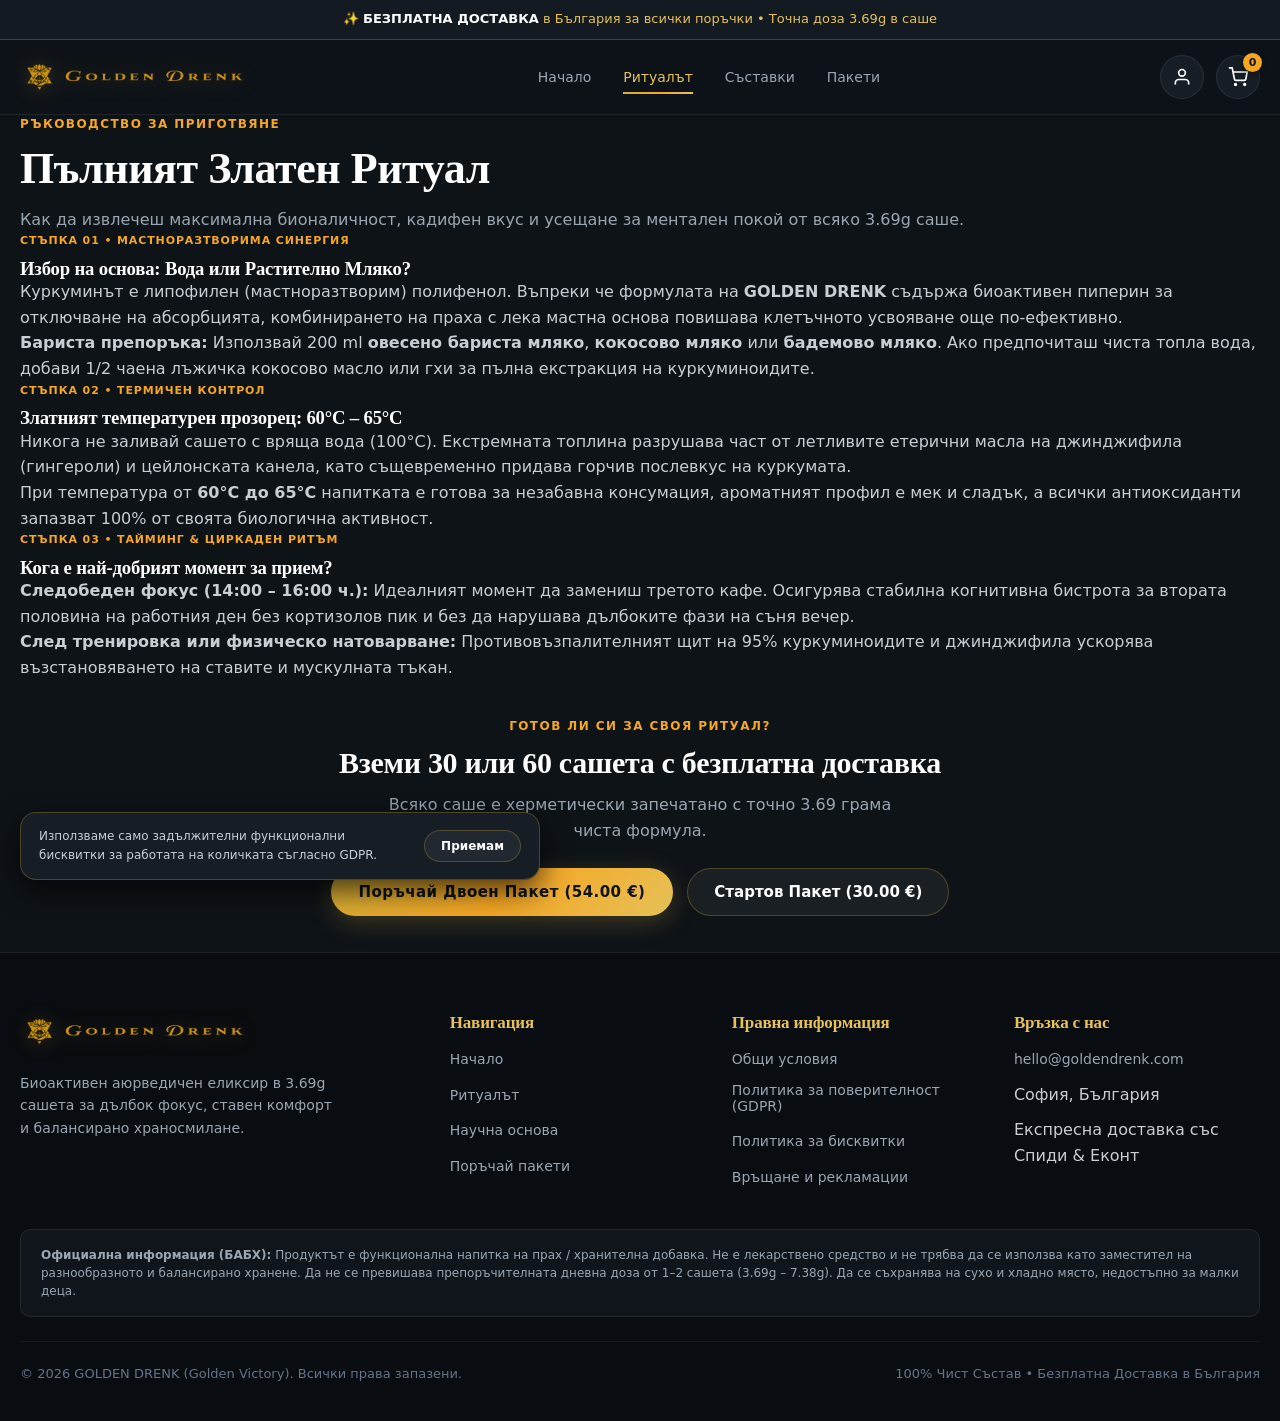
==== ritual.html @ 6ce8a104 "Sync V2.1: ritual.html" ====
<!DOCTYPE html>
<html lang="bg">
<head>
  <meta charset="UTF-8">
  <meta name="viewport" content="width=device-width, initial-scale=1.0, viewport-fit=cover">
  <meta name="theme-color" content="#0E1318">
  
  <title>Златният Ритуал | Как се приготвя GOLDEN DRENK (3.69g саше на 60–65°C)</title>
  <meta name="description" content="Пълно ръководство за приготвяне на GOLDEN DRENK. Защо температурата от 60°C–65°C и растителното мляко отключват максималната бионаличност на 3.69g сашето.">
  <meta name="robots" content="index, follow, max-image-preview:large">
  <link rel="canonical" href="https://goldendrenk.com/ritual.html">

  <meta property="og:type" content="article">
  <meta property="og:locale" content="bg_BG">
  <meta property="og:title" content="Пълният Златен Ритуал | GOLDEN DRENK (3.69g)">
  <meta property="og:description" content="Как да извлечеш максимална бионаличност, вкус и фокус от всяка чаша за под 60 секунди.">
  <meta property="og:image" content="https://goldendrenk.com/assets/images/hero-bg.webp">

  <link rel="stylesheet" href="assets/css/style.css">

  <!-- JSON-LD HowTo Schema for Google & AI Agents -->
  <script type="application/ld+json">
  {
    "@context": "https://schema.org",
    "@type": "HowTo",
    "name": "Как да приготвите аюрведичен еликсир GOLDEN DRENK за максимална бионаличност",
    "description": "Приготвяне на 1 саше GOLDEN DRENK (3.69g) за под 60 секунди с оптимална температура за запазване на куркуминоидите и етеричните масла.",
    "totalTime": "PT1M",
    "supply": [
      { "@type": "HowToSupply", "name": "1 саше GOLDEN DRENK (3.69 грама)" },
      { "@type": "HowToSupply", "name": "200 ml топла вода или растително бариста мляко (овесено, кокосово, бадемово) на 60°C–65°C" }
    ],
    "tool": [
      { "@type": "HowToTool", "name": "Керамична или стъклена чаша" },
      { "@type": "HowToTool", "name": "Електрическа бъркалка (пенообразувател) или лъжичка" }
    ],
    "step": [
      {
        "@type": "HowToStep",
        "position": 1,
        "name": "Отвори сашето (3.69g)",
        "text": "Изсипи съдържанието на 1 саше (3.69g) в топла керамична или стъклена чаша."
      },
      {
        "@type": "HowToStep",
        "position": 2,
        "name": "Залей с топла основа (60°C–65°C)",
        "text": "Добави 200 ml топла вода или затоплено растително мляко с температура между 60°C и 65°C. Не използвай вряла вода (100°C)."
      },
      {
        "@type": "HowToStep",
        "position": 3,
        "name": "Разбий до копринена пяна",
        "text": "Разбъркай енергично с бъркалка за 15 секунди, за да активираш златистия каймак и аромата на цейлонската канела и джинджифила."
      }
    ]
  }
  </script>
</head>
<body>

  <!-- Top Announcement Bar -->
  <div class="announcement-bar" role="region" aria-label="Промоционално съобщение">
    <div class="container announcement-inner">
      <span>✨ <strong>БЕЗПЛАТНА ДОСТАВКА</strong> в България за всички поръчки • Точна доза 3.69g в саше</span>
    </div>
  </div>

  <!-- Site Header -->
  <header class="site-header" id="siteHeader">
    <div class="container header-inner">
      <a href="index.html" class="brand-logo" aria-label="GOLDEN DRENK Начало">
        <img src="assets/images/logo.webp" alt="GOLDEN DRENK Лого" class="site-brand-img" width="160" height="38">
      </a>

      <nav class="nav-links" aria-label="Основна навигация">
        <a href="index.html" class="nav-link">Начало</a>
        <a href="ritual.html" class="nav-link active">Ритуалът</a>
        <a href="science.html" class="nav-link">Съставки</a>
        <a href="index.html#bundles-section" class="nav-link">Пакети</a>
      </nav>

      <div class="header-actions">
        <button type="button" class="dev-portal-trigger" id="devPortalHeaderBtn" style="display: none;" aria-label="Command Portal">
          ⚙️ Портал
        </button>

        <button type="button" class="action-btn" id="openOrdersModalBtn" aria-label="Моите поръчки" title="Моите поръчки">
          <svg width="20" height="20" viewBox="0 0 24 24" fill="none" stroke="currentColor" stroke-width="2" aria-hidden="true">
            <path d="M20 21v-2a4 4 0 0 0-4-4H8a4 4 0 0 0-4 4v2"></path>
            <circle cx="12" cy="7" r="4"></circle>
          </svg>
        </button>

        <button type="button" class="action-btn cart-trigger-btn" id="openCartBtn" aria-label="Отвори количката" title="Количка">
          <svg width="20" height="20" viewBox="0 0 24 24" fill="none" stroke="currentColor" stroke-width="2" aria-hidden="true">
            <circle cx="9" cy="21" r="1"></circle>
            <circle cx="20" cy="21" r="1"></circle>
            <path d="M1 1h4l2.68 13.39a2 2 0 0 0 2 1.61h9.72a2 2 0 0 0 2-1.61L23 6H6"></path>
          </svg>
          <span class="cart-badge" id="cartBadgeCount">0</span>
        </button>
      </div>
    </div>
  </header>

  <main id="mainContent">
    <!-- Page Hero -->
    <section class="page-hero">
      <div class="container">
        <span class="section-eyebrow">Ръководство за приготвяне</span>
        <h1 class="section-title">Пълният Златен Ритуал</h1>
        <p class="section-desc">Как да извлечеш максимална бионаличност, кадифен вкус и усещане за ментален покой от всяко 3.69g саше.</p>
      </div>
    </section>

    <!-- Deep Dive Content -->
    <section class="deep-dive-section">
      <div class="container deep-dive-content">

        <article class="content-box">
          <span class="ingredient-badge">Стъпка 01 • Мастноразтворима Синергия</span>
          <h3>Избор на основа: Вода или Растително Мляко?</h3>
          <p>Куркуминът е липофилен (мастноразтворим) полифенол. Въпреки че формулата на <strong>GOLDEN DRENK</strong> съдържа биоактивен пиперин за отключване на абсорбцията, комбинирането на праха с лека мастна основа повишава клетъчното усвояване още по-ефективно.</p>
          <div class="synergy-highlight">
            <strong>Бариста препоръка:</strong> Използвай 200 ml <strong>овесено бариста мляко</strong>, <strong>кокосово мляко</strong> или <strong>бадемово мляко</strong>. Ако предпочиташ чиста топла вода, добави 1/2 чаена лъжичка кокосово масло или гхи за пълна екстракция на куркуминоидите.
          </div>
        </article>

        <article class="content-box">
          <span class="ingredient-badge">Стъпка 02 • Термичен Контрол</span>
          <h3>Златният температурен прозорец: 60°C – 65°C</h3>
          <p>Никога не заливай сашето с вряща вода (100°C). Екстремната топлина разрушава част от летливите етерични масла на джинджифила (гингероли) и цейлонската канела, като същевременно придава горчив послевкус на куркумата.</p>
          <p>При температура от <strong>60°C до 65°C</strong> напитката е готова за незабавна консумация, ароматният профил е мек и сладък, а всички антиоксиданти запазват 100% от своята биологична активност.</p>
        </article>

        <article class="content-box">
          <span class="ingredient-badge">Стъпка 03 • Тайминг &amp; Циркаден Ритъм</span>
          <h3>Кога е най-добрият момент за прием?</h3>
          <p><strong>Следобеден фокус (14:00 – 16:00 ч.):</strong> Идеалният момент да замениш третото кафе. Осигурява стабилна когнитивна бистрота за втората половина на работния ден без кортизолов пик и без да нарушава дълбоките фази на съня вечер.</p>
          <p><strong>След тренировка или физическо натоварване:</strong> Противовъзпалителният щит на 95% куркуминоидите и джинджифила ускорява възстановяването на ставите и мускулната тъкан.</p>
        </article>

        <!-- Inline Quick Order Callout -->
        <div class="portal-box" style="text-align: center; border-color: var(--accent-gold); padding: 36px 24px;">
          <span class="section-eyebrow">Готов ли си за своя ритуал?</span>
          <h2 style="font-size: 30px; margin-bottom: 12px;">Вземи 30 или 60 сашета с безплатна доставка</h2>
          <p style="color: var(--text-muted); max-width: 520px; margin: 0 auto 24px auto;">
            Всяко саше е херметически запечатано с точно 3.69 грама чиста формула.
          </p>
          <div style="display: flex; flex-wrap: wrap; gap: 14px; justify-content: center;">
            <button type="button" class="cta-btn-gold add-to-cart-btn" data-sku="GD-BUNDLE-60" data-name="Двоен Пакет (2 кутии / 60 сашета + Подарък)" data-price="54.00">
              Поръчай Двоен Пакет (54.00 €)
            </button>
            <button type="button" class="btn-secondary add-to-cart-btn" style="width: auto; padding: 14px 26px;" data-sku="GD-BOX-30" data-name="Стартов Пакет (1 кутия / 30 сашета х 3.69g)" data-price="30.00">
              Стартов Пакет (30.00 €)
            </button>
          </div>
        </div>

      </div>
    </section>
  </main>

  <!-- Site Footer -->
  <footer class="site-footer">
    <div class="container">
      <div class="footer-grid">
        <div class="footer-brand">
          <div class="brand-logo" id="footerLogoSecretTrigger" role="button" tabindex="0" aria-label="GOLDEN DRENK">
            <img src="assets/images/logo.webp" alt="GOLDEN DRENK" class="site-brand-img" width="145" height="34" loading="lazy">
          </div>
          <p class="footer-brand-text">
            Биоактивен аюрведичен еликсир в 3.69g сашета за дълбок фокус, ставен комфорт и балансирано храносмилане.
          </p>
        </div>

        <div class="footer-col">
          <h4>Навигация</h4>
          <ul>
            <li><a href="index.html">Начало</a></li>
            <li><a href="ritual.html">Ритуалът</a></li>
            <li><a href="science.html">Научна основа</a></li>
            <li><a href="index.html#bundles-section">Поръчай пакети</a></li>
          </ul>
        </div>

        <div class="footer-col">
          <h4>Правна информация</h4>
          <ul>
            <li><button type="button" class="footer-modal-link" data-modal="termsModal">Общи условия</button></li>
            <li><button type="button" class="footer-modal-link" data-modal="privacyModal">Политика за поверителност (GDPR)</button></li>
            <li><button type="button" class="footer-modal-link" data-modal="cookiesModal">Политика за бисквитки</button></li>
            <li><button type="button" class="footer-modal-link" data-modal="returnsModal">Връщане и рекламации</button></li>
          </ul>
        </div>

        <div class="footer-col">
          <h4>Връзка с нас</h4>
          <ul>
            <li><a href="mailto:hello@goldendrenk.com">hello@goldendrenk.com</a></li>
            <li>София, България</li>
            <li>Експресна доставка със Спиди &amp; Еконт</li>
          </ul>
        </div>
      </div>

      <div class="babh-disclaimer" role="note">
        <strong>Официална информация (БАБХ):</strong> Продуктът е функционална напитка на прах / хранителна добавка. Не е лекарствено средство и не трябва да се използва като заместител на разнообразното и балансирано хранене. Да не се превишава препоръчителната дневна доза от 1–2 сашета (3.69g – 7.38g). Да се съхранява на сухо и хладно място, недостъпно за малки деца.
      </div>

      <div class="footer-bottom">
        <div>&copy; 2026 GOLDEN DRENK (Golden Victory). Всички права запазени.</div>
        <div>100% Чист Състав • Безплатна Доставка в България</div>
      </div>
    </div>
  </footer>

  <!-- Mobile Sticky Bar -->
  <div class="mobile-sticky-bar">
    <div class="mobile-bar-info">
      <span class="mobile-bar-label">Двоен Пакет (60 &times; 3.69g)</span>
      <div class="mobile-bar-price-row">
        <span class="mobile-bar-price">54.00 €</span>
        <span class="mobile-bar-free-ship">Безплатна доставка</span>
      </div>
    </div>
    <button type="button" class="cta-btn-gold mobile-buy-btn add-to-cart-btn" data-sku="GD-BUNDLE-60" data-name="Двоен Пакет (2 кутии / 60 сашета + Подарък)" data-price="54.00">
      Купи Сега
    </button>
  </div>

  <!-- SLIDE-OUT CART DRAWER -->
  <div class="cart-drawer-overlay" id="cartDrawerOverlay" aria-hidden="true">
    <aside class="cart-drawer" id="cartDrawer" role="dialog" aria-modal="true" aria-labelledby="cartDrawerTitle">
      <div class="drawer-header">
        <h2 class="drawer-title" id="cartDrawerTitle">Твоята количка</h2>
        <button type="button" class="drawer-close" id="closeCartBtn" aria-label="Затвори количката">&times;</button>
      </div>
      <div class="shipping-tracker">
        <div class="shipping-tracker-text">✨ <strong>Безплатна доставка</strong> до Спиди и Еконт за цяла България!</div>
        <div class="progress-bar-bg"><div class="progress-bar-fill" style="width: 100%;"></div></div>
      </div>
      <div class="drawer-body">
        <div class="drawer-items" id="drawerItemsList"></div>
        <form class="fast-checkout-card" id="fastCheckoutForm" novalidate>
          <div class="fast-checkout-title">
            <svg width="18" height="18" viewBox="0 0 24 24" fill="none" stroke="currentColor" stroke-width="2.5"><path d="M13 2L3 14h9l-1 8 10-12h-9l1-8z"/></svg>
            <span>Бърза поръчка с 1 клик</span>
          </div>
          <div class="checkout-form-grid">
            <div class="form-group">
              <label class="form-label" for="checkoutName">Име и Фамилия *</label>
              <input type="text" class="form-input" id="checkoutName" placeholder="Иван Иванов" required>
            </div>
            <div class="form-group">
              <label class="form-label" for="checkoutPhone">Телефонен номер *</label>
              <input type="tel" inputmode="tel" class="form-input" id="checkoutPhone" placeholder="0888 123 456" required>
            </div>
          </div>
          <div class="form-group" style="margin-top: 10px;">
            <label class="form-label">Избери Куриер *</label>
            <div class="courier-toggle-group">
              <button type="button" class="courier-btn active" data-courier="Speedy">📦 Спиди (Безплатно)</button>
              <button type="button" class="courier-btn" data-courier="Econt">🚚 Еконт (Безплатно)</button>
            </div>
          </div>
          <div class="checkout-form-grid" style="margin-top: 10px;">
            <div class="form-group">
              <label class="form-label" for="deliveryTypeSelect">Доставка до *</label>
              <select class="form-select" id="deliveryTypeSelect">
                <option value="office">До Офис / Автомат</option>
                <option value="address">До Личен Адрес</option>
              </select>
            </div>
            <div class="form-group">
              <label class="form-label" for="checkoutCity">Населено място *</label>
              <input type="text" class="form-input" id="checkoutCity" placeholder="гр. София" required>
            </div>
          </div>
          <div class="form-group" style="margin-top: 10px;">
            <label class="form-label" id="deliveryAddressLabel" for="checkoutAddress">Офис / Автомат на Спиди *</label>
            <input type="text" class="form-input" id="checkoutAddress" placeholder="Напр. Офис бул. България 69..." required>
          </div>
          <div class="form-checkbox-group">
            <input type="checkbox" id="checkoutLegalConsent" required>
            <label for="checkoutLegalConsent">
              Съгласявам се с <button type="button" class="inline-legal-btn" data-modal="termsModal">Общите условия</button> и <button type="button" class="inline-legal-btn" data-modal="privacyModal">Политиката за поверителност</button>. *
            </label>
          </div>
          <div class="form-error-msg" id="checkoutErrorMsg" role="alert" style="display: none;"></div>
          <div class="drawer-totals">
            <div class="total-row"><span>Междинна сума:</span><span id="drawerSubtotal">0.00 €</span></div>
            <div class="total-row"><span>Доставка:</span><span class="free-shipping-tag">БЕЗПЛАТНА (0.00 €)</span></div>
            <div class="total-row final"><span>Общо за плащане:</span><span id="drawerTotal">0.00 €</span></div>
          </div>
          <button type="submit" class="cta-btn-gold btn-primary-full">⚡ Завърши поръчката (Наложен платеж)</button>
        </form>
      </div>
    </aside>
  </div>

  <!-- MODALS -->
  <div class="modal-overlay" id="orderSuccessModal" aria-hidden="true">
    <div class="modal-card success-card">
      <div class="success-icon"><svg width="32" height="32" viewBox="0 0 24 24" fill="none" stroke="currentColor" stroke-width="3"><polyline points="20 6 9 17 4 12"></polyline></svg></div>
      <h3 class="modal-title">Поръчката е приета!</h3>
      <p class="order-num-badge" id="successOrderNum">№ GD-00000</p>
      <p class="modal-text" id="successOrderDetails"></p>
      <button type="button" class="cta-btn-gold btn-primary-full" data-close-modal="orderSuccessModal">Обратно към магазина</button>
    </div>
  </div>

  <div class="modal-overlay" id="ordersHistoryModal" aria-hidden="true">
    <div class="modal-card">
      <div class="modal-header">
        <h3 class="modal-title">Моите поръчки</h3>
        <button type="button" class="drawer-close" data-close-modal="ordersHistoryModal">&times;</button>
      </div>
      <div class="modal-body" id="customerOrdersContainer"></div>
    </div>
  </div>

  <div class="modal-overlay" id="legalModalOverlay" aria-hidden="true">
    <div class="modal-card legal-modal-card">
      <div class="modal-header">
        <h3 class="modal-title" id="legalModalTitle">Правна информация</h3>
        <button type="button" class="drawer-close" id="closeLegalModalBtn">&times;</button>
      </div>
      <div class="modal-body" id="legalModalContent"></div>
    </div>
  </div>

  <div class="modal-overlay" id="pinModalOverlay" aria-hidden="true">
    <div class="modal-card pin-modal-card">
      <div class="modal-header">
        <h3 class="modal-title">🔒 Command Portal Достъп</h3>
        <button type="button" class="drawer-close" data-close-modal="pinModalOverlay">&times;</button>
      </div>
      <form id="pinAccessForm">
        <input type="password" inputmode="numeric" maxlength="4" class="form-input pin-input" id="portalPinInput" placeholder="••••" required>
        <div class="form-error-msg" id="pinErrorMsg" style="display: none;">Грешен ПИН код.</div>
        <button type="submit" class="cta-btn-gold btn-primary-full" style="margin-top: 14px;">Отключи Дашборда</button>
      </form>
    </div>
  </div>

  <div class="cookie-banner" id="cookieBanner" style="display: none;">
    <div class="cookie-text">Използваме само задължителни функционални бисквитки за работата на количката съгласно GDPR.</div>
    <button type="button" class="btn-secondary cookie-btn" id="acceptCookiesBtn">Приемам</button>
  </div>

  <script src="assets/js/app.js" defer></script>
</body>
</html>
---- assets/css/style.css ----
/* ==========================================================================
   GOLDEN DRENK V2 — Dark Luxury Aesthetic & Mobile-First Stylesheet
   ========================================================================== */

/* 1. LOCAL FONTS (@font-face) */
@font-face {
  font-family: 'Cormorant Garamond';
  src: url('../fonts/CormorantGaramond-Medium.woff2') format('woff2');
  font-weight: 500;
  font-style: normal;
  font-display: swap;
}
@font-face {
  font-family: 'Cormorant Garamond';
  src: url('../fonts/CormorantGaramond-SemiBold.woff2') format('woff2');
  font-weight: 600;
  font-style: normal;
  font-display: swap;
}
@font-face {
  font-family: 'Cormorant Garamond';
  src: url('../fonts/CormorantGaramond-Bold.woff2') format('woff2');
  font-weight: 700;
  font-style: normal;
  font-display: swap;
}
@font-face {
  font-family: 'Plus Jakarta Sans';
  src: url('../fonts/PlusJakartaSans-Regular.woff2') format('woff2');
  font-weight: 400;
  font-style: normal;
  font-display: swap;
}
@font-face {
  font-family: 'Plus Jakarta Sans';
  src: url('../fonts/PlusJakartaSans-Medium.woff2') format('woff2');
  font-weight: 500;
  font-style: normal;
  font-display: swap;
}
@font-face {
  font-family: 'Plus Jakarta Sans';
  src: url('../fonts/PlusJakartaSans-SemiBold.woff2') format('woff2');
  font-weight: 600;
  font-style: normal;
  font-display: swap;
}
@font-face {
  font-family: 'Plus Jakarta Sans';
  src: url('../fonts/PlusJakartaSans-Bold.woff2') format('woff2');
  font-weight: 700;
  font-style: normal;
  font-display: swap;
}

/* 2. DESIGN TOKENS / CSS VARIABLES */
:root {
  --primary-dark: #0E1318;
  --secondary-dark: #161D24;
  --card-hover: #1D2630;
  --accent-gold: #D4AF37;
  --accent-gold-light: #E5C158;
  --gold-gradient: linear-gradient(135deg, #D4AF37 0%, #F5A623 50%, #E5C158 100%);
  --warm-turmeric: #F5A623;
  --success-green: #48BB78;
  --danger-red: #F56565;
  --text-high: #FFFFFF;
  --text-body: #C7CED4;
  --text-muted: #9AA6B2;
  --border-subtle: rgba(212, 175, 55, 0.28);
  --border-solid: rgba(255, 255, 255, 0.08);
  --font-serif: 'Cormorant Garamond', Georgia, serif;
  --font-sans: 'Plus Jakarta Sans', system-ui, -apple-system, BlinkMacSystemFont, sans-serif;
  --radius-sm: 10px;
  --radius-md: 16px;
  --radius-lg: 24px;
  --radius-pill: 40px;
  --transition-smooth: all 0.3s cubic-bezier(0.16, 1, 0.3, 1);
  --shadow-gold: 0 6px 24px rgba(212, 175, 55, 0.25);
  --shadow-gold-hover: 0 10px 32px rgba(212, 175, 55, 0.42);
}

/* 3. RESET & BASE */
*, *::before, *::after {
  box-sizing: border-box;
  margin: 0;
  padding: 0;
  -webkit-font-smoothing: antialiased;
  -moz-osx-font-smoothing: grayscale;
}

html {
  scroll-behavior: smooth;
  background-color: var(--primary-dark);
}

body {
  background-color: var(--primary-dark);
  color: var(--text-body);
  font-family: var(--font-sans);
  font-size: 16px;
  line-height: 1.6;
  overflow-x: hidden;
  padding-bottom: 78px; /* Space for mobile sticky bar */
}

@media (min-width: 900px) {
  body {
    padding-bottom: 0;
  }
}

h1, h2, h3, h4 {
  color: var(--text-high);
  font-family: var(--font-serif);
  font-weight: 600;
  line-height: 1.15;
  letter-spacing: -0.01em;
}

a {
  color: inherit;
  text-decoration: none;
  transition: var(--transition-smooth);
}

button {
  cursor: pointer;
  font-family: var(--font-sans);
  border: none;
  background: none;
  transition: var(--transition-smooth);
  touch-action: manipulation;
  -webkit-tap-highlight-color: transparent;
}

button:active {
  transform: scale(0.97);
}

.container {
  max-width: 1280px;
  margin: 0 auto;
  padding: 0 20px;
}

/* 4. ANNOUNCEMENT BAR & HEADER */
.announcement-bar {
  background: #141A21;
  border-bottom: 1px solid var(--border-subtle);
  text-align: center;
  padding: 9px 14px;
  font-size: 13px;
  font-weight: 500;
  color: var(--accent-gold-light);
}

.announcement-bar strong {
  color: var(--text-high);
}

.site-header {
  position: sticky;
  top: 0;
  z-index: 60;
  background: rgba(14, 19, 24, 0.88);
  backdrop-filter: blur(16px);
  -webkit-backdrop-filter: blur(16px);
  border-bottom: 1px solid var(--border-solid);
}

.header-inner {
  height: 68px;
  display: flex;
  align-items: center;
  justify-content: space-between;
}

.brand-logo {
  display: inline-flex;
  align-items: center;
}

.site-brand-img {
  height: 34px;
  width: auto;
  object-fit: contain;
  display: block;
  filter: drop-shadow(0 2px 10px rgba(212, 175, 55, 0.3));
  transition: var(--transition-smooth);
}

.brand-logo:hover .site-brand-img {
  transform: scale(1.03);
  filter: drop-shadow(0 4px 14px rgba(212, 175, 55, 0.5));
}

.nav-links {
  display: none;
  gap: 32px;
  align-items: center;
}

@media (min-width: 860px) {
  .header-inner {
    height: 74px;
  }
  .site-brand-img {
    height: 38px;
  }
  .nav-links {
    display: flex;
  }
}

.nav-link {
  font-size: 14px;
  font-weight: 500;
  color: var(--text-muted);
  position: relative;
  padding: 6px 0;
}

.nav-link::after {
  content: '';
  position: absolute;
  left: 0;
  bottom: 0;
  width: 0;
  height: 1.5px;
  background: var(--gold-gradient);
  transition: var(--transition-smooth);
}

.nav-link:hover,
.nav-link.active {
  color: var(--accent-gold-light);
}

.nav-link:hover::after,
.nav-link.active::after {
  width: 100%;
}

.header-actions {
  display: flex;
  align-items: center;
  gap: 12px;
}

.action-btn {
  position: relative;
  width: 44px;
  height: 44px;
  border-radius: 50%;
  background: var(--secondary-dark);
  border: 1px solid var(--border-solid);
  display: flex;
  align-items: center;
  justify-content: center;
  color: var(--text-high);
}

.action-btn:hover {
  border-color: var(--accent-gold);
  background: var(--card-hover);
  transform: translateY(-2px);
  box-shadow: 0 4px 14px rgba(212, 175, 55, 0.2);
}

.cart-badge {
  position: absolute;
  top: -3px;
  right: -3px;
  background: var(--warm-turmeric);
  color: #0E1318;
  font-size: 11px;
  font-weight: 700;
  min-width: 19px;
  height: 19px;
  padding: 0 5px;
  border-radius: 50%;
  display: flex;
  align-items: center;
  justify-content: center;
  box-shadow: 0 2px 6px rgba(0, 0, 0, 0.5);
}

.dev-portal-trigger {
  background: rgba(212, 175, 55, 0.14);
  border: 1px solid var(--accent-gold);
  color: var(--accent-gold-light);
  padding: 8px 14px;
  border-radius: var(--radius-pill);
  font-size: 12px;
  font-weight: 700;
}

.dev-portal-trigger:hover {
  background: var(--gold-gradient);
  color: #0E1318;
}

/* 5. BUTTONS & INTERACTIVE EFFECTS */
.cta-btn-gold {
  position: relative;
  overflow: hidden;
  background: var(--gold-gradient);
  color: #0E1318;
  font-weight: 700;
  font-size: 15px;
  letter-spacing: 0.03em;
  padding: 14px 28px;
  border-radius: var(--radius-pill);
  display: inline-flex;
  align-items: center;
  justify-content: center;
  gap: 8px;
  box-shadow: var(--shadow-gold);
  transition: var(--transition-smooth);
}

.cta-btn-gold:hover {
  transform: translateY(-2px);
  box-shadow: var(--shadow-gold-hover);
  filter: brightness(1.05);
}

.cta-btn-gold:active {
  transform: translateY(0) scale(0.98);
}

.btn-secondary {
  background: rgba(255, 255, 255, 0.05);
  border: 1px solid var(--border-subtle);
  color: var(--text-high);
  font-weight: 600;
  font-size: 15px;
  padding: 15px 24px;
  border-radius: var(--radius-pill);
  width: 100%;
  text-align: center;
}

.btn-secondary:hover {
  background: rgba(212, 175, 55, 0.12);
  border-color: var(--accent-gold);
  transform: translateY(-2px);
}

.btn-primary-full {
  width: 100%;
  padding: 16px 24px;
  font-size: 16px;
}

/* 6. HERO SECTION */
.hero-top-visual {
  position: relative;
  width: 100%;
  background: var(--primary-dark);
  border-bottom: 1px solid var(--border-subtle);
  overflow: hidden;
}

.hero-banner-wrap {
  width: 100%;
  position: relative;
  display: flex;
  align-items: center;
  justify-content: center;
  min-height: 440px;
  padding: 48px 16px;
}

@media (min-width: 768px) {
  .hero-banner-wrap {
    aspect-ratio: 21 / 9;
    min-height: 500px;
    max-height: 640px;
  }
}

.hero-img-bg {
  position: absolute;
  inset: 0;
  width: 100%;
  height: 100%;
  object-fit: cover;
  object-position: center 40%;
  filter: brightness(0.9) contrast(1.05);
}

.hero-banner-overlay {
  position: absolute;
  inset: 0;
  background:
    radial-gradient(circle at center, rgba(14, 19, 24, 0.35) 15%, rgba(14, 19, 24, 0.78) 75%, #0E1318 100%),
    linear-gradient(to bottom, rgba(14, 19, 24, 0.5) 0%, transparent 35%, rgba(14, 19, 24, 0.94) 92%, #0E1318 100%);
  pointer-events: none;
}

.hero-copy-float {
  position: relative;
  z-index: 5;
  text-align: center;
  max-width: 760px;
  margin: 0 auto;
}

.hero-tag {
  display: inline-flex;
  align-items: center;
  padding: 6px 16px;
  border-radius: 30px;
  background: rgba(22, 29, 36, 0.9);
  border: 1px solid var(--border-subtle);
  color: var(--accent-gold-light);
  font-size: 12px;
  font-weight: 600;
  text-transform: uppercase;
  letter-spacing: 0.08em;
  margin-bottom: 16px;
  backdrop-filter: blur(8px);
}

.hero-title {
  font-size: clamp(28px, 5vw, 54px);
  margin-bottom: 14px;
  text-shadow: 0 4px 24px rgba(0, 0, 0, 0.95);
}

.hero-sub {
  font-size: clamp(15px, 2vw, 18px);
  max-width: 600px;
  margin: 0 auto 26px auto;
  color: #F1F5F9;
  text-shadow: 0 2px 12px rgba(0, 0, 0, 0.9);
}

/* 7. SECTIONS COMMON */
.order-section,
.ritual-section,
.benefits-section,
.ingredients-section {
  padding: 72px 0;
  border-bottom: 1px solid var(--border-solid);
}

.order-section {
  background: radial-gradient(circle at 50% 0%, #161D24 0%, #0E1318 70%);
}

.benefits-section {
  background: #11171E;
}

.section-header {
  text-align: center;
  max-width: 650px;
  margin: 0 auto 48px auto;
}

.section-eyebrow {
  color: var(--warm-turmeric);
  font-size: 12px;
  text-transform: uppercase;
  font-weight: 700;
  letter-spacing: 0.12em;
  margin-bottom: 10px;
  display: block;
}

.section-title {
  font-size: clamp(30px, 4vw, 44px);
  margin-bottom: 12px;
}

.section-desc {
  color: var(--text-muted);
  font-size: 16px;
}

.section-footer-link {
  text-align: center;
  margin-top: 36px;
}

.arrow-link {
  color: var(--accent-gold-light);
  font-weight: 600;
  font-size: 15px;
  display: inline-flex;
  align-items: center;
  gap: 8px;
  border-bottom: 1px solid rgba(212, 175, 55, 0.35);
  padding-bottom: 4px;
}

.arrow-link:hover {
  gap: 13px;
  border-color: var(--accent-gold);
}

/* 8. BUNDLES GRID */
.bundles-grid {
  display: grid;
  grid-template-columns: 1fr;
  gap: 28px;
  max-width: 960px;
  margin: 0 auto;
}

@media (min-width: 768px) {
  .bundles-grid {
    grid-template-columns: 1fr 1.06fr;
    align-items: stretch;
  }
}

.bundle-card {
  background: var(--secondary-dark);
  border-radius: var(--radius-lg);
  border: 1px solid var(--border-solid);
  padding: 34px 28px;
  position: relative;
  display: flex;
  flex-direction: column;
  transition: var(--transition-smooth);
}

.bundle-card:hover {
  border-color: rgba(212, 175, 55, 0.45);
  transform: translateY(-4px);
}

.bundle-card.featured {
  background: linear-gradient(180deg, #1C242E 0%, #141A22 100%);
  border: 2px solid var(--accent-gold);
  box-shadow: 0 12px 40px rgba(212, 175, 55, 0.14);
}

.bundle-badge {
  position: absolute;
  top: -13px;
  right: 24px;
  background: var(--gold-gradient);
  color: #0E1318;
  font-size: 11px;
  font-weight: 700;
  text-transform: uppercase;
  padding: 5px 14px;
  border-radius: 20px;
  letter-spacing: 0.06em;
  box-shadow: 0 4px 10px rgba(0, 0, 0, 0.4);
}

.bundle-name {
  font-size: 26px;
  margin-bottom: 6px;
}

.bundle-sub {
  color: var(--text-muted);
  font-size: 14px;
  margin-bottom: 22px;
}

.bundle-price-box {
  display: flex;
  align-items: baseline;
  gap: 12px;
  margin-bottom: 24px;
  padding-bottom: 22px;
  border-bottom: 1px solid var(--border-solid);
}

.price-main {
  font-family: var(--font-serif);
  font-size: 44px;
  font-weight: 700;
  color: var(--text-high);
}

.price-daily {
  font-size: 13px;
  color: var(--text-muted);
}

.price-save {
  color: var(--success-green);
  font-size: 13px;
  font-weight: 600;
  background: rgba(72, 187, 120, 0.14);
  padding: 4px 10px;
  border-radius: 20px;
}

.bundle-perks {
  list-style: none;
  margin-bottom: 30px;
  display: flex;
  flex-direction: column;
  gap: 14px;
  flex-grow: 1;
}

.bundle-perks li {
  display: flex;
  align-items: center;
  gap: 12px;
  font-size: 15px;
  color: var(--text-body);
}

.bundle-perks li svg {
  width: 18px;
  height: 18px;
  fill: var(--accent-gold);
  flex-shrink: 0;
}

/* 9. STEPS, BENEFITS & INGREDIENTS GRIDS */
.steps-grid,
.benefits-grid {
  display: grid;
  grid-template-columns: 1fr;
  gap: 22px;
}

@media (min-width: 768px) {
  .steps-grid,
  .benefits-grid {
    grid-template-columns: repeat(3, 1fr);
  }
}

.step-card,
.benefit-card,
.ingredient-card {
  background: var(--secondary-dark);
  border: 1px solid var(--border-solid);
  border-radius: var(--radius-md);
  padding: 30px 26px;
  transition: var(--transition-smooth);
}

.step-card:hover,
.benefit-card:hover,
.ingredient-card:hover {
  border-color: var(--border-subtle);
  background: var(--card-hover);
  transform: translateY(-3px);
}

.step-num {
  font-family: var(--font-serif);
  font-size: 46px;
  font-weight: 700;
  color: rgba(212, 175, 55, 0.28);
  line-height: 1;
  margin-bottom: 16px;
}

.step-title,
.benefit-title,
.ingredient-name {
  font-size: 22px;
  margin-bottom: 10px;
}

.step-desc,
.benefit-desc,
.ingredient-desc {
  font-size: 15px;
  color: var(--text-muted);
}

.benefit-icon {
  width: 48px;
  height: 48px;
  border-radius: 12px;
  background: rgba(212, 175, 55, 0.12);
  display: flex;
  align-items: center;
  justify-content: center;
  color: var(--accent-gold);
  margin-bottom: 16px;
}

.ingredients-grid {
  display: grid;
  grid-template-columns: 1fr;
  gap: 20px;
}

@media (min-width: 640px) {
  .ingredients-grid {
    grid-template-columns: repeat(2, 1fr);
  }
}

@media (min-width: 1024px) {
  .ingredients-grid {
    grid-template-columns: repeat(4, 1fr);
  }
}

.ingredient-badge {
  font-size: 11px;
  font-weight: 700;
  color: var(--warm-turmeric);
  text-transform: uppercase;
  letter-spacing: 0.08em;
  margin-bottom: 8px;
  display: block;
}

/* 10. FOOTER & BABH DISCLAIMER */
.site-footer {
  background: #090C10;
  border-top: 1px solid var(--border-solid);
  padding: 60px 0 36px 0;
}

.footer-grid {
  display: grid;
  grid-template-columns: 1fr;
  gap: 36px;
  margin-bottom: 40px;
}

@media (min-width: 768px) {
  .footer-grid {
    grid-template-columns: 1.6fr 1fr 1fr 1fr;
  }
}

.footer-brand-text {
  color: var(--text-muted);
  font-size: 14px;
  margin-top: 14px;
  max-width: 320px;
}

.footer-col h4 {
  font-size: 17px;
  margin-bottom: 14px;
  color: var(--accent-gold-light);
}

.footer-col ul {
  list-style: none;
  display: flex;
  flex-direction: column;
  gap: 10px;
}

.footer-col a,
.footer-modal-link {
  color: var(--text-muted);
  font-size: 14px;
  text-align: left;
}

.footer-col a:hover,
.footer-modal-link:hover {
  color: var(--text-high);
}

.babh-disclaimer {
  background: rgba(22, 29, 36, 0.6);
  border: 1px solid var(--border-solid);
  border-radius: var(--radius-sm);
  padding: 16px 20px;
  font-size: 12px;
  color: var(--text-muted);
  margin-bottom: 24px;
  line-height: 1.5;
}

.footer-bottom {
  border-top: 1px solid rgba(255, 255, 255, 0.05);
  padding-top: 22px;
  display: flex;
  flex-direction: column;
  gap: 10px;
  align-items: center;
  justify-content: space-between;
  font-size: 13px;
  color: #64748B;
}

@media (min-width: 768px) {
  .footer-bottom {
    flex-direction: row;
  }
}

/* 11. MOBILE STICKY BAR */
.mobile-sticky-bar {
  position: fixed;
  bottom: 0;
  left: 0;
  right: 0;
  background: rgba(14, 19, 24, 0.96);
  backdrop-filter: blur(14px);
  -webkit-backdrop-filter: blur(14px);
  border-top: 1px solid var(--border-subtle);
  padding: 10px 16px calc(10px + env(safe-area-inset-bottom));
  display: flex;
  align-items: center;
  justify-content: space-between;
  z-index: 50;
}

@media (min-width: 900px) {
  .mobile-sticky-bar {
    display: none;
  }
}

.mobile-bar-info {
  display: flex;
  flex-direction: column;
}

.mobile-bar-label {
  font-size: 12px;
  color: var(--accent-gold-light);
  font-weight: 600;
}

.mobile-bar-price-row {
  display: flex;
  align-items: baseline;
  gap: 8px;
}

.mobile-bar-price {
  font-size: 20px;
  font-weight: 700;
  color: var(--text-high);
  font-family: var(--font-serif);
}

.mobile-bar-free-ship {
  font-size: 11px;
  color: var(--success-green);
  font-weight: 600;
}

.mobile-buy-btn {
  padding: 11px 22px;
  font-size: 14px;
}

/* 12. CART DRAWER & 1-CLICK CHECKOUT */
.cart-drawer-overlay {
  position: fixed;
  inset: 0;
  background: rgba(0, 0, 0, 0.75);
  backdrop-filter: blur(6px);
  z-index: 100;
  opacity: 0;
  pointer-events: none;
  transition: opacity 0.3s ease;
}

.cart-drawer-overlay.open {
  opacity: 1;
  pointer-events: auto;
}

.cart-drawer {
  position: fixed;
  top: 0;
  right: 0;
  bottom: 0;
  width: 100%;
  max-width: 480px;
  background: #141A22;
  border-left: 1px solid var(--border-solid);
  z-index: 101;
  transform: translateX(100%);
  transition: transform 0.35s cubic-bezier(0.16, 1, 0.3, 1);
  display: flex;
  flex-direction: column;
}

.cart-drawer-overlay.open .cart-drawer {
  transform: translateX(0);
}

.drawer-header {
  padding: 18px 22px;
  display: flex;
  align-items: center;
  justify-content: space-between;
  border-bottom: 1px solid var(--border-solid);
}

.drawer-title {
  font-size: 22px;
}

.drawer-close {
  color: var(--text-muted);
  font-size: 28px;
  line-height: 1;
  width: 36px;
  height: 36px;
  display: flex;
  align-items: center;
  justify-content: center;
}

.drawer-close:hover {
  color: var(--text-high);
}

.shipping-tracker {
  background: var(--secondary-dark);
  padding: 12px 22px;
  font-size: 13px;
  border-bottom: 1px solid var(--border-solid);
}

.progress-bar-bg {
  height: 5px;
  background: rgba(255, 255, 255, 0.1);
  border-radius: 10px;
  margin-top: 6px;
  overflow: hidden;
}

.progress-bar-fill {
  height: 100%;
  background: var(--gold-gradient);
}

.drawer-body {
  flex: 1;
  overflow-y: auto;
  padding: 18px 22px 28px 22px;
}

.drawer-items {
  display: flex;
  flex-direction: column;
  gap: 12px;
  margin-bottom: 18px;
}

.cart-item {
  display: flex;
  gap: 12px;
  background: var(--secondary-dark);
  border: 1px solid var(--border-solid);
  border-radius: var(--radius-sm);
  padding: 12px 14px;
  align-items: center;
}

.item-info {
  flex: 1;
}

.item-title {
  font-size: 14px;
  font-weight: 600;
  color: var(--text-high);
}

.item-price {
  font-size: 13px;
  color: var(--accent-gold-light);
  margin-top: 2px;
}

.qty-controls {
  display: flex;
  align-items: center;
  gap: 10px;
  background: rgba(0, 0, 0, 0.35);
  padding: 5px 10px;
  border-radius: 20px;
}

.qty-btn {
  color: var(--text-high);
  font-size: 16px;
  font-weight: 700;
  width: 24px;
  height: 24px;
}

.qty-val {
  font-size: 13px;
  font-weight: 600;
}

.fast-checkout-card {
  background: rgba(14, 19, 24, 0.9);
  border: 1px solid var(--border-subtle);
  border-radius: var(--radius-md);
  padding: 18px;
}

.fast-checkout-title {
  font-size: 14px;
  font-weight: 700;
  color: var(--accent-gold-light);
  margin-bottom: 14px;
  display: flex;
  align-items: center;
  gap: 8px;
  text-transform: uppercase;
  letter-spacing: 0.05em;
}

.checkout-form-grid {
  display: grid;
  grid-template-columns: 1fr;
  gap: 10px;
}

@media (min-width: 480px) {
  .checkout-form-grid {
    grid-template-columns: 1fr 1fr;
  }
}

.form-group {
  display: flex;
  flex-direction: column;
  gap: 5px;
}

.form-label {
  font-size: 11px;
  font-weight: 600;
  color: var(--text-muted);
  text-transform: uppercase;
  letter-spacing: 0.04em;
}

.form-input,
.form-select {
  background: #182029;
  border: 1px solid var(--border-solid);
  border-radius: var(--radius-sm);
  color: var(--text-high);
  font-family: var(--font-sans);
  font-size: 15px; /* 15px+ prevents iOS zoom on focus */
  padding: 11px 12px;
  outline: none;
  transition: var(--transition-smooth);
}

.form-input:focus,
.form-select:focus {
  border-color: var(--accent-gold);
  background: #1C2632;
  box-shadow: 0 0 10px rgba(212, 175, 55, 0.2);
}

.courier-toggle-group {
  display: flex;
  gap: 8px;
}

.courier-btn {
  flex: 1;
  padding: 10px;
  border: 1px solid var(--border-solid);
  border-radius: var(--radius-sm);
  background: #182029;
  color: var(--text-body);
  font-size: 13px;
  font-weight: 600;
}

.courier-btn.active {
  border-color: var(--accent-gold);
  background: rgba(212, 175, 55, 0.16);
  color: var(--accent-gold-light);
}

.form-checkbox-group {
  display: flex;
  align-items: flex-start;
  gap: 9px;
  margin-top: 12px;
  font-size: 12px;
  color: var(--text-muted);
}

.form-checkbox-group input[type="checkbox"] {
  margin-top: 3px;
  accent-color: var(--accent-gold);
  width: 16px;
  height: 16px;
  flex-shrink: 0;
}

.inline-legal-btn {
  color: var(--accent-gold-light);
  text-decoration: underline;
  font-size: 12px;
}

.form-error-msg {
  color: var(--danger-red);
  font-size: 12px;
  font-weight: 600;
  margin-top: 10px;
}

.drawer-totals {
  margin: 16px 0;
  padding-top: 12px;
  border-top: 1px solid var(--border-solid);
}

.total-row {
  display: flex;
  justify-content: space-between;
  font-size: 13px;
  margin-bottom: 6px;
  color: var(--text-muted);
}

.free-shipping-tag {
  color: var(--success-green);
  font-weight: 700;
}

.total-row.final {
  font-size: 17px;
  font-weight: 700;
  color: var(--text-high);
  border-top: 1px solid var(--border-solid);
  padding-top: 8px;
  margin-top: 8px;
}

.checkout-micro-trust {
  font-size: 11px;
  text-align: center;
  color: var(--text-muted);
  margin-top: 8px;
}

/* 13. MODALS & GDPR BANNER */
.modal-overlay {
  position: fixed;
  inset: 0;
  background: rgba(0, 0, 0, 0.82);
  backdrop-filter: blur(8px);
  z-index: 120;
  display: none;
  align-items: center;
  justify-content: center;
  padding: 18px;
}

.modal-overlay.show {
  display: flex;
}

.modal-card {
  background: #141A22;
  border: 1px solid var(--border-subtle);
  border-radius: var(--radius-lg);
  max-width: 560px;
  width: 100%;
  padding: 28px 24px;
  max-height: 85vh;
  overflow-y: auto;
  box-shadow: 0 20px 50px rgba(0, 0, 0, 0.85);
}

.modal-header {
  display: flex;
  align-items: center;
  justify-content: space-between;
  margin-bottom: 16px;
  padding-bottom: 12px;
  border-bottom: 1px solid var(--border-solid);
}

.modal-title {
  font-size: 24px;
}

.success-card {
  text-align: center;
  border: 2px solid var(--accent-gold);
}

.success-icon {
  width: 58px;
  height: 58px;
  border-radius: 50%;
  background: rgba(72, 187, 120, 0.15);
  color: var(--success-green);
  display: flex;
  align-items: center;
  justify-content: center;
  margin: 0 auto 14px auto;
}

.order-num-badge {
  color: var(--accent-gold-light);
  font-weight: 700;
  margin: 8px 0 14px 0;
}

.modal-text {
  color: var(--text-muted);
  font-size: 14px;
  margin-bottom: 20px;
}

.pin-modal-card {
  max-width: 380px;
  text-align: center;
}

.pin-input {
  text-align: center;
  font-size: 24px;
  letter-spacing: 0.35em;
  font-weight: 700;
}

.cookie-banner {
  position: fixed;
  bottom: 84px;
  left: 16px;
  right: 16px;
  max-width: 520px;
  background: #161D24;
  border: 1px solid var(--border-subtle);
  border-radius: var(--radius-md);
  padding: 14px 18px;
  z-index: 90;
  display: flex;
  align-items: center;
  justify-content: space-between;
  gap: 14px;
  box-shadow: 0 10px 30px rgba(0, 0, 0, 0.7);
}

@media (min-width: 900px) {
  .cookie-banner {
    bottom: 20px;
    left: 20px;
  }
}

.cookie-text {
  font-size: 12px;
  color: var(--text-body);
}

.cookie-btn {
  padding: 8px 16px;
  font-size: 12px;
  width: auto;
  flex-shrink: 0;
}
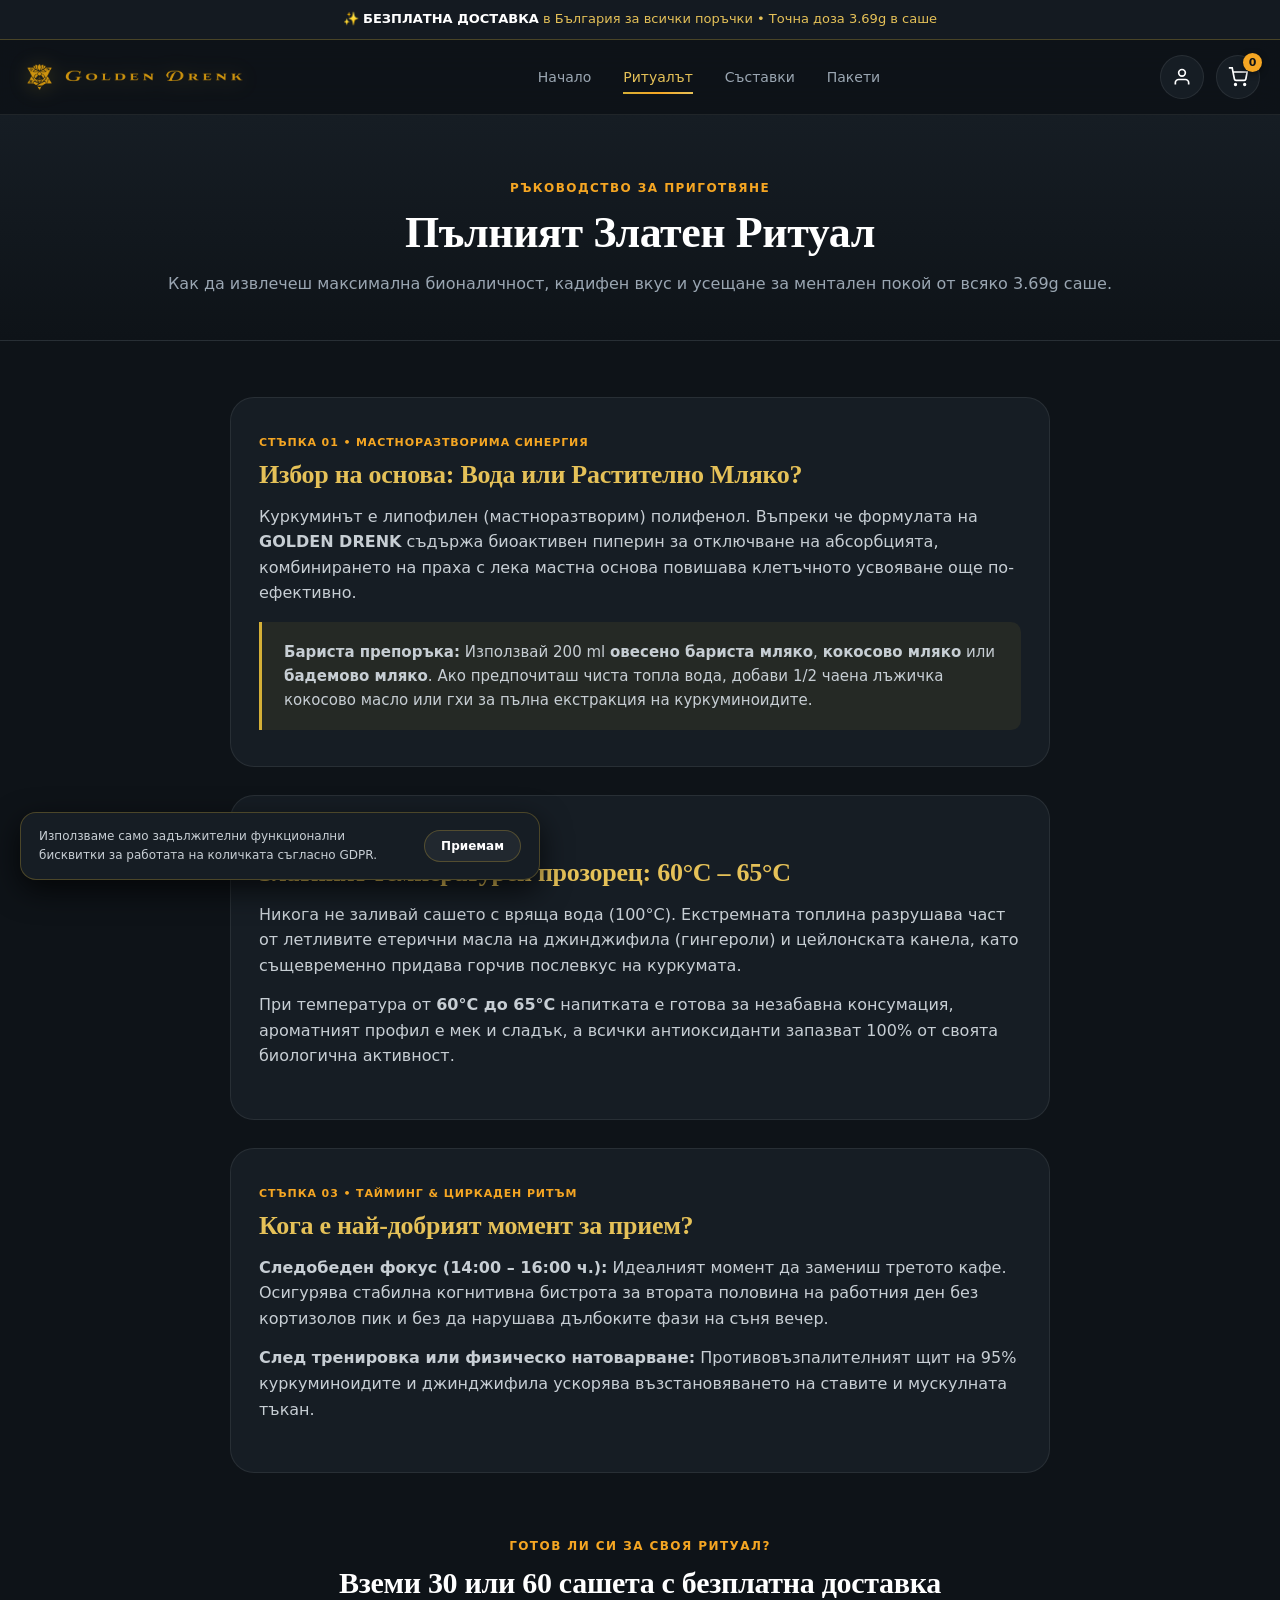
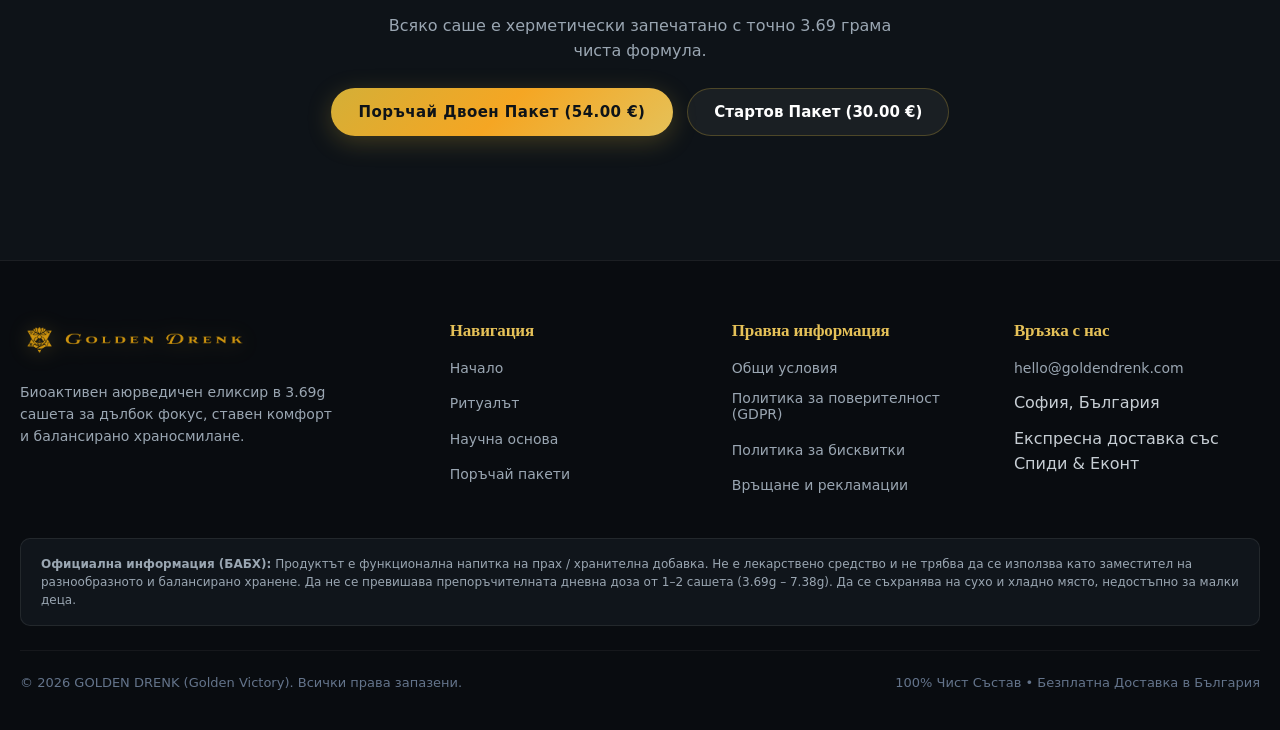
==== commit a2da3139: "Sync V2.1: ritual.html" ====
--- a/ritual.html
+++ b/ritual.html
@@ -1,6 +1,12 @@
 <!DOCTYPE html>
 <html lang="bg">
 <head>
+<!-- Favicon Essentials -->
+  <link rel="apple-touch-icon" sizes="180x180" href="/assets/images/apple-touch-icon.png">
+  <link rel="icon" type="image/png" sizes="32x32" href="/assets/images/favicon-32x32.png">
+  <link rel="icon" type="image/png" sizes="16x16" href="/assets/images/favicon-16x16.png">
+  <link rel="manifest" href="/assets/images/site.webmanifest">
+  <link rel="shortcut icon" href="/assets/images/favicon.ico">
   <meta charset="UTF-8">
   <meta name="viewport" content="width=device-width, initial-scale=1.0, viewport-fit=cover">
   <meta name="theme-color" content="#0E1318">
--- a/assets/css/style.css
+++ b/assets/css/style.css
@@ -1270,4 +1270,56 @@
   font-size: 12px;
   width: auto;
   flex-shrink: 0;
+}
+
+
+/* 14. STANDALONE SUBPAGES (ritual.html & science.html) */
+.page-hero {
+  padding: 64px 0 44px 0;
+  text-align: center;
+  background: linear-gradient(180deg, #161D24 0%, #0E1318 100%);
+  border-bottom: 1px solid var(--border-solid);
+}
+
+.deep-dive-section {
+  padding: 56px 0 88px 0;
+}
+
+.deep-dive-content {
+  max-width: 860px;
+  margin: 0 auto;
+}
+
+.content-box {
+  background: var(--secondary-dark);
+  border: 1px solid var(--border-solid);
+  border-radius: var(--radius-lg);
+  padding: 36px 28px;
+  margin-bottom: 28px;
+  transition: var(--transition-smooth);
+}
+
+.content-box:hover {
+  border-color: var(--border-subtle);
+}
+
+.content-box h3 {
+  font-size: 26px;
+  margin-bottom: 14px;
+  color: var(--accent-gold-light);
+}
+
+.content-box p {
+  margin-bottom: 14px;
+  font-size: 16px;
+  color: var(--text-body);
+}
+
+.synergy-highlight {
+  background: rgba(212, 175, 55, 0.08);
+  border-left: 3px solid var(--accent-gold);
+  padding: 18px 22px;
+  border-radius: 0 var(--radius-sm) var(--radius-sm) 0;
+  margin-top: 16px;
+  font-size: 15px;
 }
